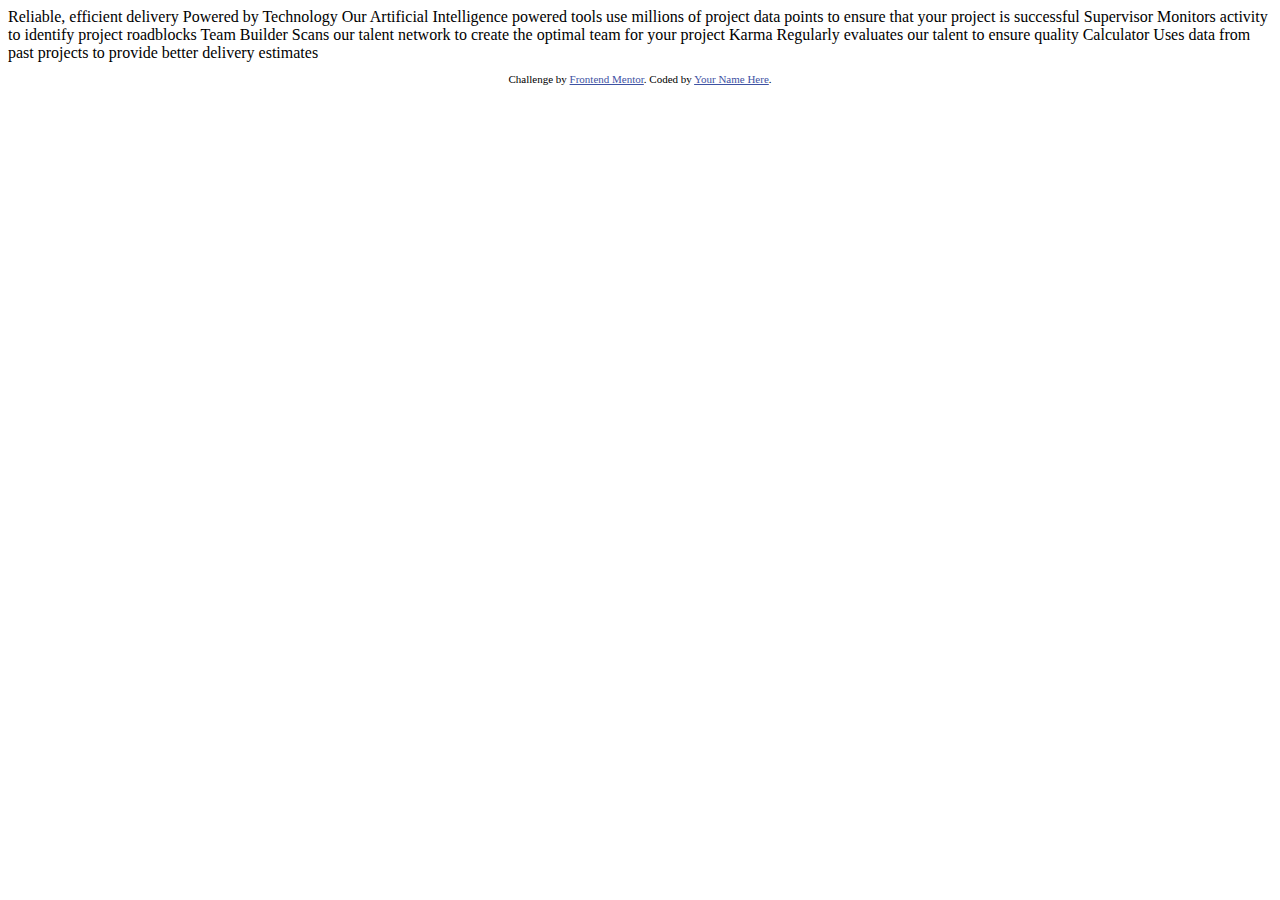
==== four-card-feature-section/index.html @ 214a4f47 "html validation fixes" ====
<!DOCTYPE html>
<html lang="en">
<head>
  <meta charset="UTF-8">
  <meta name="viewport" content="width=device-width, initial-scale=1.0"> <!-- displays site properly based on user's device -->

  <link rel="icon" type="image/png" sizes="32x32" href="./images/favicon-32x32.png">
  
  <title>Frontend Mentor | Four card feature section</title>

  <!-- Feel free to remove these styles or customise in your own stylesheet 👍 -->
  <style>
    .attribution { font-size: 11px; text-align: center; }
    .attribution a { color: hsl(228, 45%, 44%); }
  </style>
</head>
<body>
  
  Reliable, efficient delivery
  Powered by Technology

  Our Artificial Intelligence powered tools use millions of project data points 
  to ensure that your project is successful

  Supervisor
  Monitors activity to identify project roadblocks

  Team Builder
  Scans our talent network to create the optimal team for your project

  Karma
  Regularly evaluates our talent to ensure quality

  Calculator
  Uses data from past projects to provide better delivery estimates

  
  <footer>
    <p class="attribution">
      Challenge by <a href="https://www.frontendmentor.io?ref=challenge" target="_blank">Frontend Mentor</a>. 
      Coded by <a href="#">Your Name Here</a>.
    </p>
  </footer>
</body>
</html>
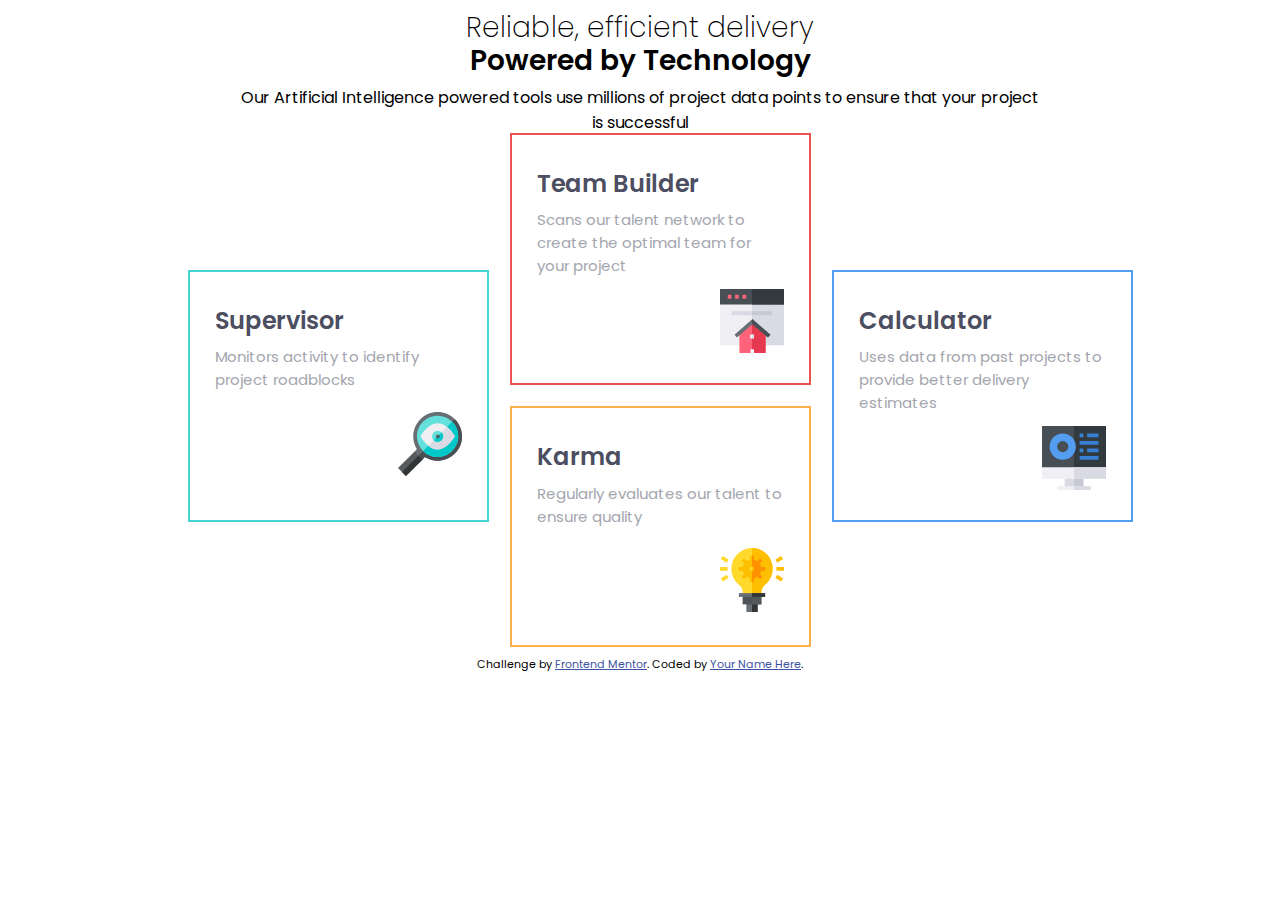
==== commit 72c9926c: "Update index.html" ====
--- a/four-card-feature-section/index.html
+++ b/four-card-feature-section/index.html
@@ -5,35 +5,158 @@
   <meta name="viewport" content="width=device-width, initial-scale=1.0"> <!-- displays site properly based on user's device -->
 
   <link rel="icon" type="image/png" sizes="32x32" href="./images/favicon-32x32.png">
+  <link href="https://fonts.googleapis.com/css?family=Poppins:200,400,600&display=swap" rel="stylesheet">
   
   <title>Frontend Mentor | Four card feature section</title>
 
   <!-- Feel free to remove these styles or customise in your own stylesheet 👍 -->
   <style>
+
+    :root{
+    --Red: hsl(0, 78%, 62%);
+    --Cyan: hsl(180, 62%, 55%);
+    --Orange: hsl(34, 97%, 64%);
+    --Blue: hsl(212, 86%, 64%);
+    --Dark-Blue: hsl(234, 12%, 34%);
+    --Gray-Blue: hsl(229, 6%, 66%);
+    }
+
+    body{
+      font-family: Poppins;
+    }
+
+    h1{
+      font-weight:600;
+      font-size: 28px;
+      line-height: 10px;
+    }
+    h2{
+      font-weight:200;
+      font-size: 28px;
+      line-height: 10px;
+    }
+
+    .header{
+      max-width: 800px;
+      margin:auto;
+      text-align:center;
+    }
+
+    .card-grid{
+      max-width: 900px;
+      display: grid;
+      grid-gap: 25px;
+      margin:auto;
+      grid-template-columns: 33% 33% 33%;
+      grid-template-areas: ". card1 ."
+                           "card2 card1 card3"
+                           "card2 card4 card3"
+                           ". card4 ."; 
+      
+    }
+
+    .card-content{
+      padding: 25px;
+      display: grid;
+      grid-template-columns: auto auto auto;
+      grid-template-rows: 60% 40%;
+      grid-template-areas: "heading heading heading" ". . icon";
+    }
+
+    .card-heading {
+      grid-area: heading;
+      font-size: 15px;
+      color: var(--Gray-Blue);
+    }
+    .card-heading h1{
+      font-size: 24px;
+      line-height: 16px;
+      font-weight: 600;
+      color: var(--Dark-Blue);
+    }
+
+    .card-icon{
+      grid-area:icon;
+      margin-top: 10px;
+
+    }
+
+    .card1{
+      grid-area: card1;
+      outline-style: solid;
+      outline-width:2px;
+      outline-color: var(--Red);
+    }
+
+    .card2{
+      grid-area: card2;
+      outline-style: solid;
+      outline-width:2px;
+      outline-color: var(--Cyan);
+    }
+
+    .card3{
+      grid-area: card3;
+      outline-style: solid;
+      outline-width:2px;
+      outline-color: var(--Blue);
+    }
+
+    .card4{
+      grid-area: card4;
+      outline-style: solid;
+      outline-width:2px;
+      outline-color: var(--Orange);
+    }
+
     .attribution { font-size: 11px; text-align: center; }
     .attribution a { color: hsl(228, 45%, 44%); }
   </style>
 </head>
 <body>
+  <div class="header">
   
-  Reliable, efficient delivery
-  Powered by Technology
+  <h2>Reliable, efficient delivery</h2>
+  <h1>Powered by Technology</h1>
 
   Our Artificial Intelligence powered tools use millions of project data points 
   to ensure that your project is successful
 
-  Supervisor
-  Monitors activity to identify project roadblocks
+  </div>
+  <div class="card-grid">
 
-  Team Builder
-  Scans our talent network to create the optimal team for your project
+ 
+    <div class="card2">
+      <div class="card-content">
+        <div class="card-heading"> <h1>Supervisor</h1> Monitors activity to identify project roadblocks</div>
+        <div class="card-icon"><img src="images/icon-supervisor.svg" alt="Supervisor"></div>
+      </div>
+    </div>
 
-  Karma
-  Regularly evaluates our talent to ensure quality
+    <div class="card1">
+      <div class="card-content">
+        <div class="card-heading"><h1>Team Builder</h1>Scans our talent network to create the optimal team for your project</div>
+        <div class="card-icon"><img src="images/icon-team-builder.svg" alt="Team Builder"></div>
+      </div>
+    </div>
 
-  Calculator
-  Uses data from past projects to provide better delivery estimates
+    <div class="card3">
+      <div class="card-content">
+        <div class="card-heading"><h1>Calculator</h1>Uses data from past projects to provide better delivery estimates</div>
+        <div class="card-icon"><img src="images/icon-calculator.svg" alt="Calculator"></div>
+      </div>
+    </div>
+      
+    <div class="card4">
+      <div class="card-content">
+          <div class="card-heading"><h1>Karma</h1>Regularly evaluates our talent to ensure quality</div>
+          <div class="card-icon"><img src="images/icon-karma.svg" alt="Karma"></div>
+      </div>
+    </div>
 
+
+
+  </div>
   
   <footer>
     <p class="attribution">
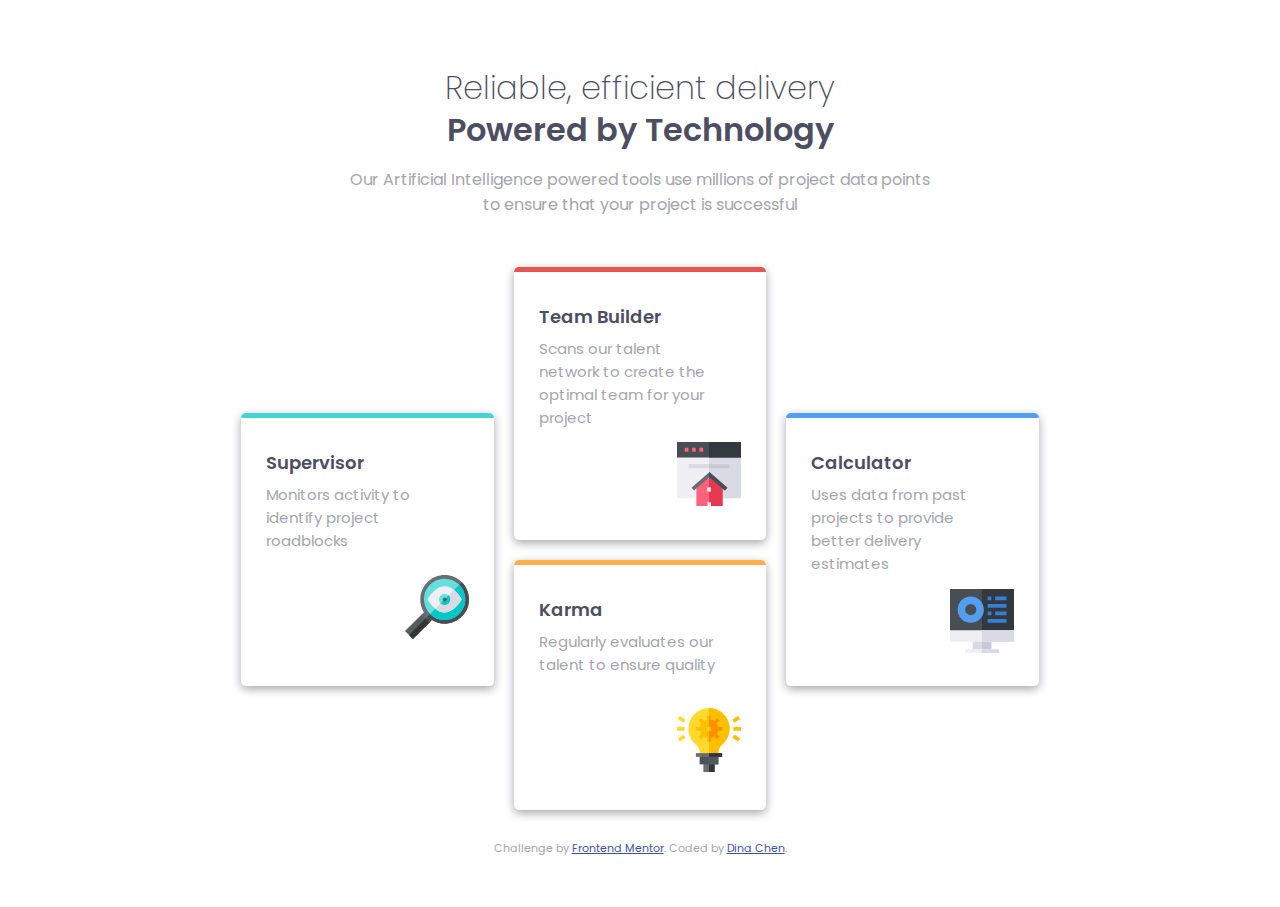
==== commit 7c0fa1e9: "finished four cards" ====
--- a/four-card-feature-section/index.html
+++ b/four-card-feature-section/index.html
@@ -23,37 +23,67 @@
 
     body{
       font-family: Poppins;
+
     }
 
     h1{
       font-weight:600;
-      font-size: 28px;
-      line-height: 10px;
+      font-size: 32px;
+      line-height: 15px;
+      color: var(--Dark-Blue);
     }
     h2{
       font-weight:200;
-      font-size: 28px;
-      line-height: 10px;
+      font-size: 32px;
+      line-height: 15px;
+      color: var(--Dark-Blue);
+    }
+
+    p{
+      margin-top: 30px;
+      margin-bottom: 50px;
+      color: var(--Gray-Blue);
+      font-size: 15px:
+      font-weight:400;
     }
 
     .header{
-      max-width: 800px;
+      max-width: 600px;
       margin:auto;
+      margin-top: 80px;
       text-align:center;
     }
 
+
     .card-grid{
-      max-width: 900px;
       display: grid;
-      grid-gap: 25px;
+      grid-gap: 20px;
+
       margin:auto;
-      grid-template-columns: 33% 33% 33%;
-      grid-template-areas: ". card1 ."
-                           "card2 card1 card3"
-                           "card2 card4 card3"
-                           ". card4 ."; 
-      
-    }
+      grid-template-columns:  auto 20% 20% 20% auto;
+      grid-template-areas: ". . card2 . ."
+                           ". card1 card2 card4 ."
+                           ". card1 card3 card4 ."
+                           ". . card3 . ."; 
+    }
+
+   @media screen and (min-width: 500px) and (max-width: 750px)
+   {
+    .card-grid{
+      display:grid;
+      max-width: 80%;
+      grid-template-columns: auto 350px auto;
+      grid-template-areas: ". card1 ." ". card2 ." ". card3 ." ". card4 .";
+    }
+    .header{ max-width: 85%; }
+    
+    h1{ font-size: 28px; }
+    h2{ font-size: 28px; }
+    .card-heading h1{ font-size: 20px; }
+
+   }
+
+
 
     .card-content{
       padding: 25px;
@@ -64,12 +94,13 @@
     }
 
     .card-heading {
+      max-width:90%;
       grid-area: heading;
       font-size: 15px;
       color: var(--Gray-Blue);
     }
     .card-heading h1{
-      font-size: 24px;
+      font-size: 18px;
       line-height: 16px;
       font-weight: 600;
       color: var(--Dark-Blue);
@@ -77,36 +108,45 @@
 
     .card-icon{
       grid-area:icon;
-      margin-top: 10px;
+      margin-top: 15px;
 
     }
 
     .card1{
       grid-area: card1;
-      outline-style: solid;
-      outline-width:2px;
-      outline-color: var(--Red);
+      border-top: solid;
+      border-width:5px;
+      border-color: var(--Cyan);
+      border-radius: 5px;
+      box-shadow: 0px 3px 10px var(--Gray-Blue);
+
     }
 
     .card2{
       grid-area: card2;
-      outline-style: solid;
-      outline-width:2px;
-      outline-color: var(--Cyan);
+      border-top: solid;
+      border-width: 5px;
+      border-color: var(--Red);
+      border-radius: 5px;
+      box-shadow: 0px 3px 10px var(--Gray-Blue);
     }
 
     .card3{
       grid-area: card3;
-      outline-style: solid;
-      outline-width:2px;
-      outline-color: var(--Blue);
+      border-top: solid;
+      border-width: 5px;
+      border-color: var(--Orange);
+      border-radius: 5px;
+      box-shadow: 0px 3px 10px var(--Gray-Blue);
     }
 
     .card4{
       grid-area: card4;
-      outline-style: solid;
-      outline-width:2px;
-      outline-color: var(--Orange);
+      border-top: solid;
+      border-width: 5px;
+      border-color: var(--Blue);
+      border-radius: 5px;
+      box-shadow: 0px 3px 10px var(--Gray-Blue);
     }
 
     .attribution { font-size: 11px; text-align: center; }
@@ -119,49 +159,48 @@
   <h2>Reliable, efficient delivery</h2>
   <h1>Powered by Technology</h1>
 
-  Our Artificial Intelligence powered tools use millions of project data points 
-  to ensure that your project is successful
+  <p>Our Artificial Intelligence powered tools use millions of project data points 
+  to ensure that your project is successful</p>
 
   </div>
-  <div class="card-grid">
+  <div class="container"><div class="card-grid">
 
  
-    <div class="card2">
+    <div class="card1">
       <div class="card-content">
         <div class="card-heading"> <h1>Supervisor</h1> Monitors activity to identify project roadblocks</div>
         <div class="card-icon"><img src="images/icon-supervisor.svg" alt="Supervisor"></div>
       </div>
     </div>
 
-    <div class="card1">
+    <div class="card2">
       <div class="card-content">
         <div class="card-heading"><h1>Team Builder</h1>Scans our talent network to create the optimal team for your project</div>
         <div class="card-icon"><img src="images/icon-team-builder.svg" alt="Team Builder"></div>
       </div>
     </div>
-
+      
     <div class="card3">
+      <div class="card-content">
+          <div class="card-heading"><h1>Karma</h1>Regularly evaluates our talent to ensure quality</div>
+          <div class="card-icon"><img src="images/icon-karma.svg" alt="Karma"></div>
+      </div>
+    </div>
+
+    <div class="card4">
       <div class="card-content">
         <div class="card-heading"><h1>Calculator</h1>Uses data from past projects to provide better delivery estimates</div>
         <div class="card-icon"><img src="images/icon-calculator.svg" alt="Calculator"></div>
       </div>
     </div>
-      
-    <div class="card4">
-      <div class="card-content">
-          <div class="card-heading"><h1>Karma</h1>Regularly evaluates our talent to ensure quality</div>
-          <div class="card-icon"><img src="images/icon-karma.svg" alt="Karma"></div>
-      </div>
-    </div>
-
-
-
-  </div>
+
+
+  </div></div>
   
   <footer>
     <p class="attribution">
       Challenge by <a href="https://www.frontendmentor.io?ref=challenge" target="_blank">Frontend Mentor</a>. 
-      Coded by <a href="#">Your Name Here</a>.
+      Coded by <a href="https://www.frontendmentor.io/profile/dinache">Dina Chen</a>.
     </p>
   </footer>
 </body>
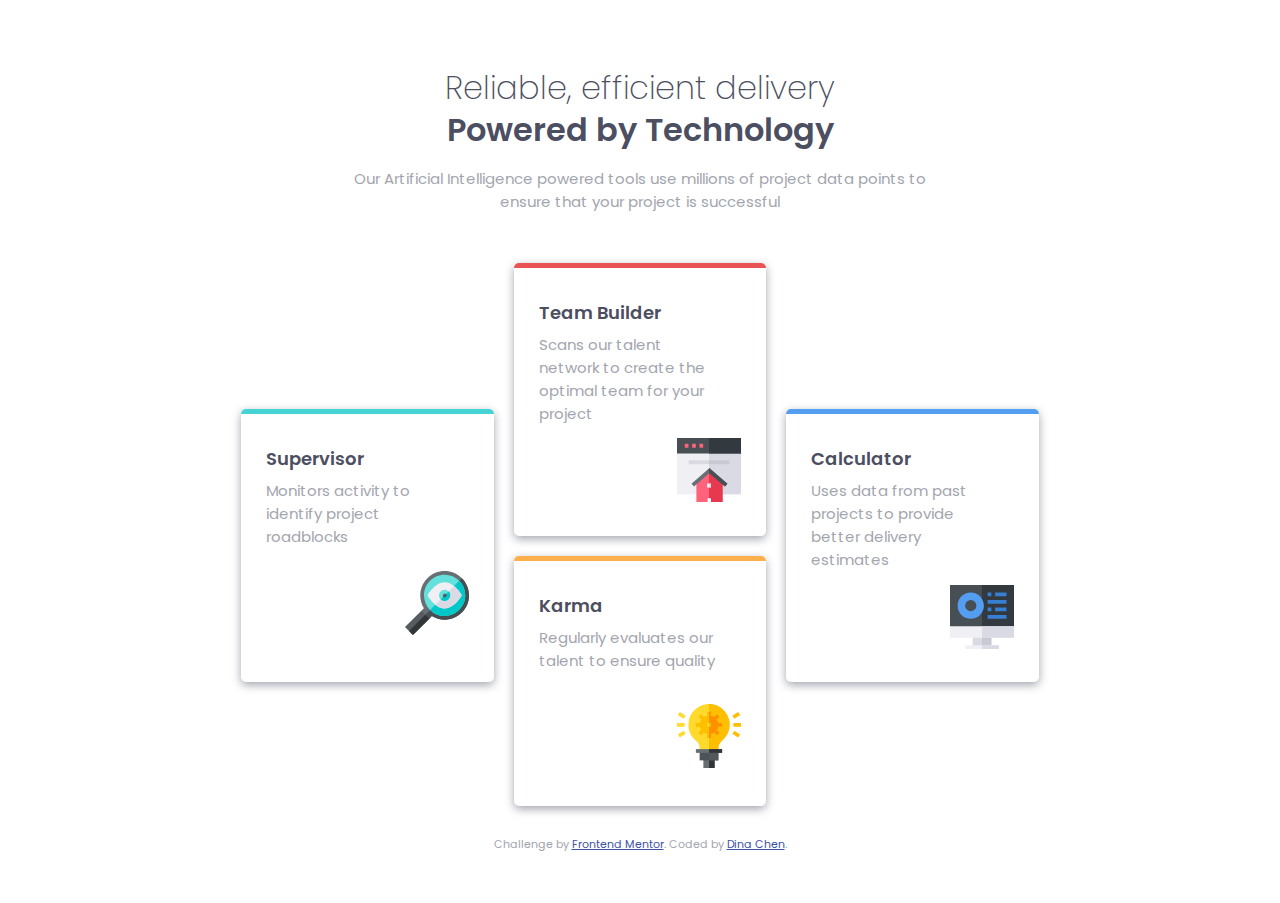
==== commit 117aee39: "; bug" ====
--- a/four-card-feature-section/index.html
+++ b/four-card-feature-section/index.html
@@ -43,8 +43,8 @@
       margin-top: 30px;
       margin-bottom: 50px;
       color: var(--Gray-Blue);
-      font-size: 15px:
-      font-weight:400;
+      font-size: 15px;
+      font-weight: 400;
     }
 
     .header{
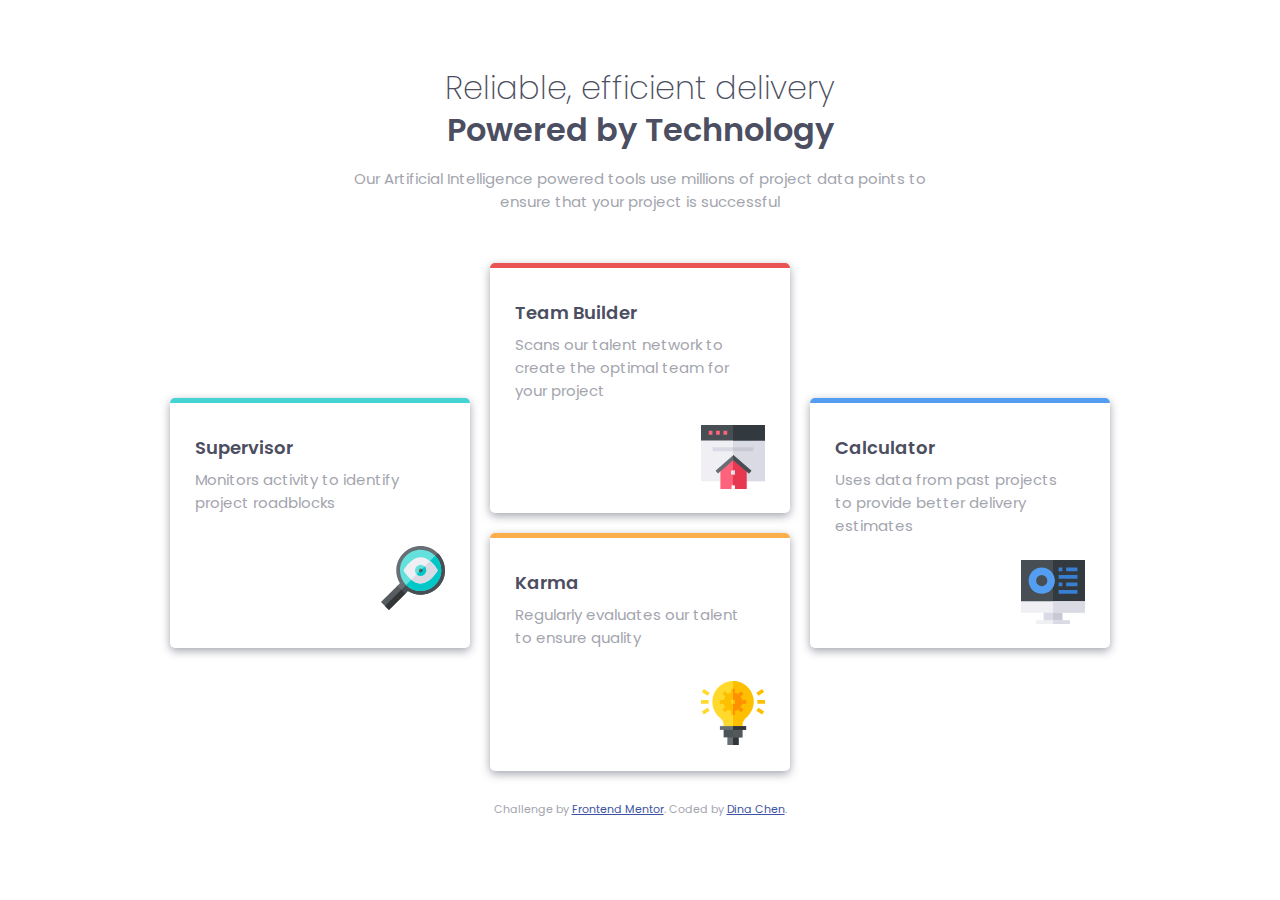
==== commit 89c04b70: "fixed width cards, small screen changes" ====
--- a/four-card-feature-section/index.html
+++ b/four-card-feature-section/index.html
@@ -60,26 +60,41 @@
       grid-gap: 20px;
 
       margin:auto;
-      grid-template-columns:  auto 20% 20% 20% auto;
+      //grid-template-columns:  10% 1fr 1fr 1fr 10% ;
+      grid-template-columns: auto 300px 300px 300px auto;
       grid-template-areas: ". . card2 . ."
                            ". card1 card2 card4 ."
                            ". card1 card3 card4 ."
                            ". . card3 . ."; 
     }
 
-   @media screen and (min-width: 500px) and (max-width: 750px)
+   @media screen and (max-width: 500px)
+   {
+     .card-grid{
+      display:grid;
+      max-width: 90%;
+      grid-template-columns: auto 90% auto;
+      grid-template-areas: ". card1 ." ". card2 ." ". card3 ." ". card4 .";
+    }
+    h1{ font-size: 22px; line-height:18px; }
+    h2{ font-size: 22px; line-height:18px; }
+
+
+   }
+   @media screen and (max-width: 700px) and (min-width: 500px)
    {
     .card-grid{
       display:grid;
-      max-width: 80%;
-      grid-template-columns: auto 350px auto;
+      max-width: 90%;
+      grid-template-columns: auto 90% auto;
       grid-template-areas: ". card1 ." ". card2 ." ". card3 ." ". card4 .";
     }
     .header{ max-width: 85%; }
-    
-    h1{ font-size: 28px; }
-    h2{ font-size: 28px; }
-    .card-heading h1{ font-size: 20px; }
+    h1{ font-size: 28px; line-height:18px; }
+    h2{ font-size: 28px; line-height:18px; }
+    p{ font-size: 14px; }
+    .card-heading h1{ font-size: 24px; }
+
 
    }
 
